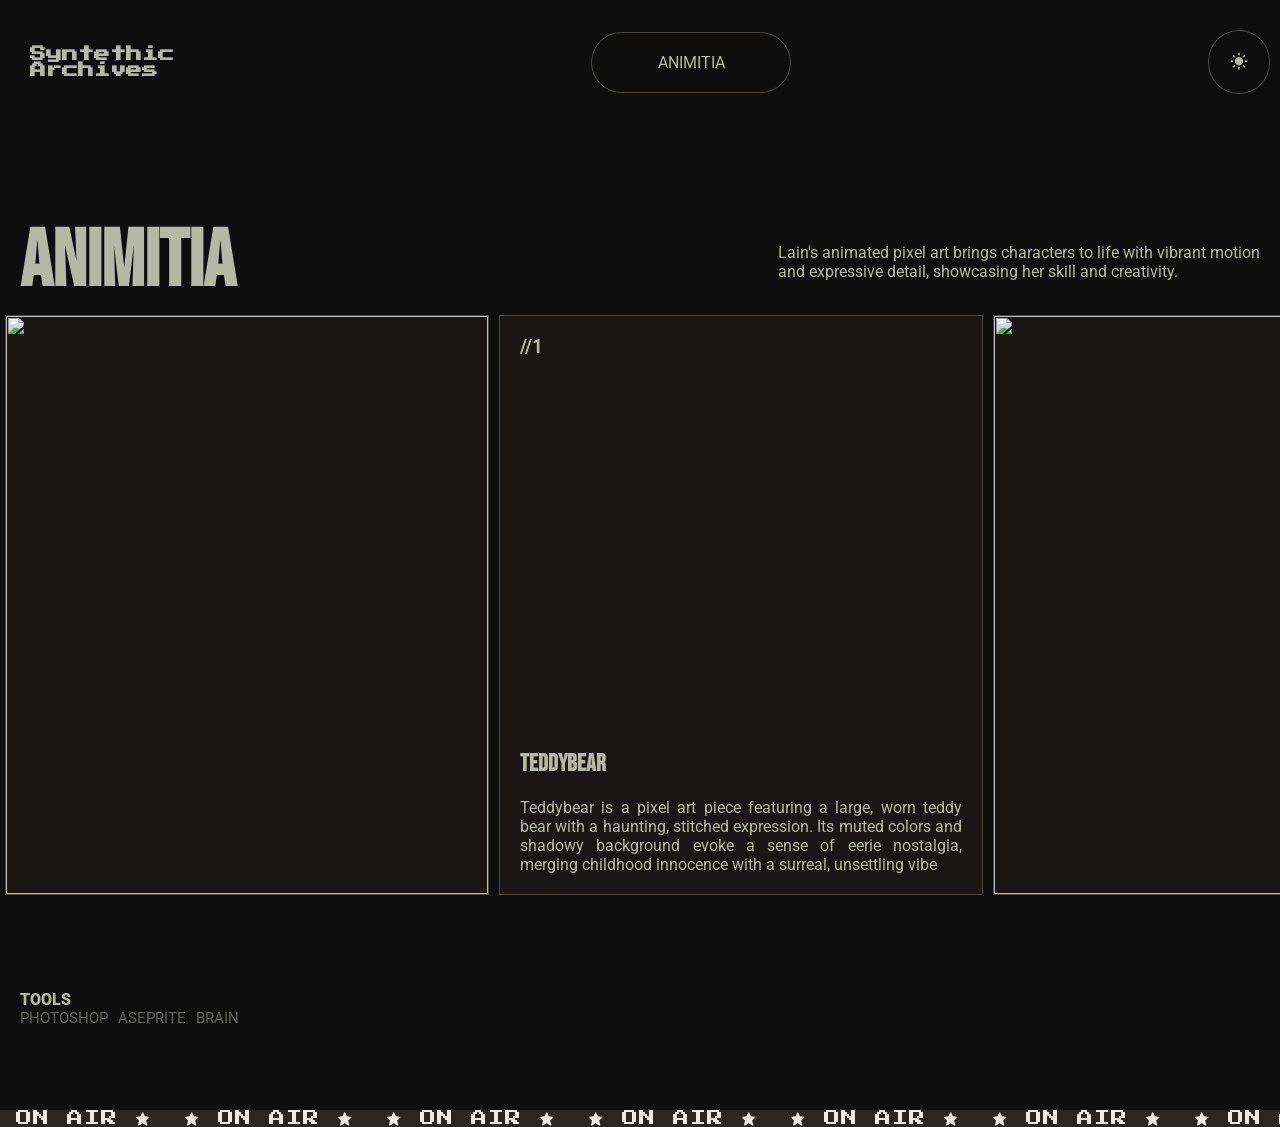
==== ANIMITA.html @ a0c56dff "Add files via upload" ====
<!DOCTYPE html>
<html>
    <head>
        <meta name="viewport" content="width=device-width, initial-scale=1.0">
        <link href='https://unpkg.com/boxicons@2.1.4/css/boxicons.min.css' rel='stylesheet'>
        <link rel="preconnect" href="https://fonts.googleapis.com">
        <link rel="preconnect" href="https://fonts.gstatic.com" crossorigin>
        <link href="https://fonts.googleapis.com/css2?family=Bebas+Neue&family=Roboto:ital,wght@0,100;0,300;0,400;0,500;0,700;0,900;1,100;1,300;1,400;1,500;1,700;1,900&display=swap" rel="stylesheet">
        <link rel="preconnect" href="https://fonts.googleapis.com">
    <link rel="preconnect" href="https://fonts.gstatic.com" crossorigin>
    <link href="https://fonts.googleapis.com/css2?family=Exo+2:ital,wght@0,100..900;1,100..900&family=Press+Start+2P&display=swap" rel="stylesheet">
                <link rel="stylesheet" href="styles.css">
                <script src="theme.js" type = "text/javascript" defer></script>
                <link rel="icon" href="ANIMATE/SA-Logo.png">
                <title>Syntethic Archive</title>
    </head>
    <body>
        <header class = "header-container">
            <nav>
                <a href="index.html">
                <h1>Syntethic <br> Archives</h1>
                </a>
                <div class = "animitia">
                    ANIMITIA
                </div>
                <button id = "theme"> 
                    <i class='bx bxs-sun' ></i>
                    <i class='bx bxs-moon'></i>
                </button>
            </nav>
        </header>
        <main id="contact">
            <div class = "title-page">
                <h1 id = "title">ANIMITIA  </h1>
                <div id = "title-info">Lain's animated pixel art brings characters to life with vibrant motion <br> and expressive detail, showcasing her skill and creativity.</div>
            </div>
            <div class = "projects-container">
                <div class = "project" >
                    <img src = "ANIMATE/1.gif"href="https://www.deviantart.com/kirokaze/art/No-Answer-1116525847">
                </div>
                <div class = "project-info">
                    <h3>//1</h3>
                    <div>
                        <h2 class = "project-title">TEDDYBEAR</h2>
                    <p>Teddybear is a pixel art piece featuring a large, worn teddy bear with a haunting, stitched expression. Its muted colors and shadowy background evoke a sense of eerie nostalgia, merging childhood innocence with a surreal, unsettling vibe</p>
                    </div>
                </div>
                <div class = "project"><img src = "ANIMATE/2.gif" href = "https://www.deviantart.com/orangemagik/art/A-Young-Lady-s-Illustrated-Primer-748694171"></div>
                <div class = "project-info">
                    <h3>//2</h3>
                    <div>
                        <h2 class = "project-title">A YOUNG LADY'S ILLUSTRATED PRIMER</h2>
                    <p>A Young Lady’s Illustrated Primer captures a magical, digital book inspired by Neal Stephenson’s The Diamond Age. The glowing, intricate design hints at an advanced, interactive guide for a young girl’s learning, blending wonder with the power of knowledge.y</p>
                    </div>
                </div>
                <div class = "project"> <img src = "ANIMATE/3.gif"  href = "https://www.deviantart.com/pixeljeff/art/Night-Shift-ll-886593805"></div>
                <div class = "project-info">
                    <h3>//3</h3>
                    <div>
                        <h2 class = "project-title">NIGHT SHIFT II</h2>
                    <p>Night Shift II is a pixel art scene depicting a cozy, neon-lit cityscape at night. The artwork shows a small convenience store nestled in an urban alley, with warm lights illuminating its details and casting a comforting glow against the cool, dark surroundings. This piece combines nostalgic 8-bit style with intricate detailing, capturing the quiet charm and solitude of a late-night setting. The contrast between the bright neon signs and the calm of the empty street evokes a peaceful, dreamlike city atmosphere</p>
                    </div>
                </div>
                <div class = "project"><img src = "ANIMATE/4.gif"  href = "https://www.deviantart.com/pixeljeff/art/Mastermind-847156722"></div>
                <div class = "project-info">
                    <h3>//4</h3>
                    <div>
                        <h2 class = "project-title">MASTERMIND</h2>
                    <p>Mastermind is a vibrant pixel art piece that captures an intense arcade scene. The artwork features a gamer surrounded by multiple screens and neon lights, reflecting the excitement and immersion of gaming culture. Bright colors and intricate details bring energy to the scene, while the character’s focused expression adds a sense of intensity. The piece combines nostalgia for classic arcade aesthetics with a modern edge, celebrating the thrill and dedication of gamers</p>
                    </div>
                </div>
                <div class = "project"><img src = "ANIMATE/5.gif" href = "https://www.deviantart.com/kirokaze/art/MASTER-BOOT-RECORD-CPU-1095301018"></div>
                <div class = "project-info">
                    <h3>//5</h3>
                    <div>
                        <h2 class = "project-title">MASTER BOOT RECORD - CPU</h2>
                    <p>MASTER BOOT RECORD - CPU is a cyberpunk-inspired pixel art piece depicting a neon-lit CPU tower surrounded by intricate, glowing circuitry. Its retro-futuristic style and dark tones evoke a powerful, high-tech machine from a gritty, dystopian world</p>
                    </div>
                </div>
                <div class = "project"  ><img src = "ANIMATE/6.gif" href = "https://www.deviantart.com/pixeljeff/art/New-Dawn-905878545" ></div>
                <div class = "project-info">
                    <h3>//6</h3>
                    <div>
                        <h2 class = "project-title">NEW DAWN</h2>
                    <p> New Dawn is a pixel art scene showing a futuristic city bathed in the warm hues of sunrise. Tall buildings with neon lights and intricate details stand against the morning sky, blending cyberpunk aesthetics with a hopeful, serene atmosphere. The contrast of soft sunrise colors with vibrant neon lights suggests a fresh start in a bustling, high-tech world.</p>
                    </div>
                </div>
                <div class = "project"><img src = "ANIMATE/7.gif"href="https://www.deviantart.com/kirokaze/art/No-Answer-1116525847"></div>
                <div class = "project-info">
                    <h3>//7</h3>
                    <div>
                    <h2 class = "project-title">NO ANSWER</h2>
                    <p>No Answer by Kirokaze is a haunting pixel art piece featuring a figure seated in front of a glowing screen, their face obscured by a helmet. The dark, minimalistic background contrasts with the bright, almost eerie light of the screen, creating an atmosphere of isolation and uncertainty. The piece evokes themes of communication, solitude, and the disconnect of modern technology, suggesting a moment of introspection or an unanswered call in a digital world.</p>
                    </div>
                </div> 
  
                <div class = "project-info" id = "last-page">
               
                    <div>
                    <h2 class = "project-title" id = "something">SOMETHING IS GOING ON  </h2>
                    <a href="STATHIS.html"><button id = "button-stathis">STATHIS</button></a>
                    </div>
                </div>   
            </div>
            <div class = "drag"><p>TOOLS</p>
                <div>
                    <ul>
                            <li>PHOTOSHOP</li>
                            <li>ASEPRITE</li>
                            <li>BRAIN</li>
                    </ul>
                 
                
                </div>
        </main>
      
        </button>
        <div class="text-wrapper">
            <p> ON AIR <i class='bx bxs-star'></i></p>
            <p><i class='bx bxs-star'></i> ON AIR <i class='bx bxs-star'></i></p>
            <p><i class='bx bxs-star'></i> ON AIR <i class='bx bxs-star'></i></p>
            <p><i class='bx bxs-star'></i> ON AIR <i class='bx bxs-star'></i></p>
            <p><i class='bx bxs-star'></i> ON AIR <i class='bx bxs-star'></i></p>
            <p><i class='bx bxs-star'></i> ON AIR <i class='bx bxs-star'></i></p>
            <p><i class='bx bxs-star'></i> ON AIR <i class='bx bxs-star'></i></p>
            <p><i class='bx bxs-star'></i> ON AIR <i class='bx bxs-star'></i></p>
            <p><i class='bx bxs-star'></i> ON AIR <i class='bx bxs-star'></i></p>
            <p><i class='bx bxs-star'></i> ON AIR <i class='bx bxs-star'></i></p>
            <p><i class='bx bxs-star'></i> ON AIR <i class='bx bxs-star'></i></p>
            <p><i class='bx bxs-star'></i> ON AIR <i class='bx bxs-star'></i></p>
            <p><i class='bx bxs-star'></i> ON AIR <i class='bx bxs-star'></i></p>
            <p><i class='bx bxs-star'></i> ON AIR <i class='bx bxs-star'></i></p>
            <p><i class='bx bxs-star'></i> ON AIR <i class='bx bxs-star'></i></p>
            <p><i class='bx bxs-star'></i> ON AIR <i class='bx bxs-star'></i></p>
            <p><i class='bx bxs-star'></i> ON AIR <i class='bx bxs-star'></i></p>
            <p><i class='bx bxs-star'></i> ON AIR <i class='bx bxs-star'></i></p>
            <p><i class='bx bxs-star'></i> ON AIR <i class='bx bxs-star'></i></p>
        </div>
    </body>
</html>
---- styles.css ----
:root{
    
    --text-color:#B5B8A6;
    --primary-color:#181715;
    --border-color:#4A463F;
    --body-color:#0E0E0E;
    --wrapper-color:#EBEAE6;
    --wrapper-background:#2a2626;
}
html{
    font-size: 16px;

}
.lightmode{
    --text-color:#282925;
    --primary-color:#dbd0bc;
    --border-color:#b1a897;
    --body-color:#dad5d5;
    --wrapper-color:#4c4c4a;
    --wrapper-background:#d1c3c3;
}
*{
    margin:0;
    padding: 0;
    box-sizing: border-box;
    font-family: "Roboto", serif;
}

body{
    
    background-color: var(--body-color);
    max-height: 100vh;
    max-width: 100vw;
    overflow-x:hidden; 
    animation: opa 2s ease; 
}

#theme{
    color:var(--text-color);
    border: 0.063rem solid var(--border-color);  
    padding:1.25rem;
    border-radius: 5rem;
    width: fit-content;
    background-color: transparent;
}

#theme i{
    color:var(--text-color);
    font-size: 20px;
    cursor:pointer;
}
#theme i:last-child{
    display:none;
}
.lightmode #theme i:first-child{
    display:none;
}
.lightmode #theme i:last-child{
    display:block;
}
nav{
    width: 100vw;
    color:var(--text-color);
    margin-top:1rem;
    display:flex;
    flex-direction: row;
    justify-content: space-between;
    align-items: center;
    font-size:1rem;
    margin:0.625rem;
    padding:1.25rem;
    >a{
        text-decoration: none;
        color:var(--text-color);
        >h1{
            font-family:"press start 2p";
            font-size:1rem;
        }
        }
    
    }
.animitia {
    border: 0.063rem solid var(--border-color);    
    padding:1.25rem;
    border-radius: 5rem;
    width: 12.5rem;
    display: flex;
    justify-content: center;
}

.title-page{
    color:var(--text-color);
    margin-top:6.25rem;
    display:flex;
    flex-direction: row;
    align-items: center;
    justify-content: space-between;
    padding-left: 20px;
    padding-right: 20px;
}
#title{
   
    font-family: "Bebas Neue", serif;
    font-size: 5rem;
    font-weight: bolder;
    font-display: normal; 
}
.project-title{

    font-family: "Bebas Neue", serif;
    transition: font-size 0.1s ease, letter-spacing 0.1s ease;
    cursor:default;
}
.project-title:hover{
  
    letter-spacing: 2px;
}


.projects-container{
    color:var(--text-color);
    width: 100%;
    min-height: 37.5rem;
    display:flex;
    overflow-x: auto;
    padding-bottom: 10px;
 

 
}
.project, .project-info{

    min-width: 30.25rem;
    min-height: 30.25rem;
    margin: 0.313rem;
    background-color: var(--primary-color);
    border: 1px solid var(--border-color);
    
}
.project{
    
    display:flex;
    justify-content: center;
    align-items: center;
}

.project-info{
    display:flex;
    flex-direction: column;
    align-content: start;
    justify-content: space-between;
    padding:1.25rem;
    text-align: justify;
    text-justify: inter-word;
    
}

.project img{
    width: 100%;
    height: 100%;
    object-fit: cover;
    transition: all 0.3s ease;
 
}

.project img:hover{
    transform: scale(1.1);
   border: 1px solid var(--border-color);
    width: 700px;
    height:35.25rem ;
}


.project-title{
    margin-bottom: 20px;
}

#last-page{
    
    background-color: transparent;
    border:none;
    justify-content: end;
}

::-webkit-scrollbar-thumb{
    background: var( --border-color);
    border-radius: 20px;
   
    
}

::-webkit-scrollbar{
    width: 5px;
    height: 5px;

}

/*ONAIR*/
  .text-wrapper{
    
    display: flex;
    justify-content: flex-start;
    overflow: hidden;
    background-color:  var(--wrapper-background);
}.text-wrapper p {
    color: var(--wrapper-color);
    white-space: nowrap;
    padding: 0 1rem;
    letter-spacing: 1px;
    animation: move-rtl 5000ms linear infinite;
    font-family:"press start 2p";
}

.drag{
    color:var(--text-color);
    height: 200px;
    padding-top:80px;
    padding-left:20px; 
}


#button-stathis{
    color:var(--text-color);
    background:none;
    font-size: 50px;
    border:none;
    transition:letter-spacing 0.1s linear;
    cursor:pointer;
   
}
#button-stathis{
    font-weight: 700;
}
#button-stathis:hover{

 letter-spacing: 5px;
}
#something{

    padding-right: 5px;
    animation:blink 1s linear infinite;
    border-right: 3px solid var(--border-color);
    width: fit-content;
}
.audio{
    background-color:var(--footer-color);
    position: fixed;
    right:1%;
    bottom:5%;
    padding:5px;
    border-radius: 50%;
    border:none;
}
.drag p{
    font-weight: 900;
   
}
ul{
    display:flex;
    list-style-type: none;
    opacity: 0.5;
    
    margin-bottom:5px;
}
li{
    font-size: 15px;
    margin-right: 10px;
}
/*KEyframe1 RIght to left animation*/
@keyframes move-rtl{
    0%{
        transform: translateX(0);
    }
    100%{
        transform: translateX(-100%);
    }
}
@keyframes blink{
    to{
        border-right:var(--border-color);
    }
}
@media (max-width: 500px) {
 
  
    header{
        overflow-x: hidden;
    }
    html{
        font-size:18px;
    }
    .animitia{
        display:none;
    }
    .project img{
 
        transition: none;

    }
    .project, .project-info{
 
        min-width: 20.25rem;
        
    }
    .projects-container{
        overflow-x: hidden;
        margin-top:200px;
    }
    .title-page{
     flex-direction: column;
     overflow-x: hidden;
  }
  
 
  .projects-container{
    flex-direction: column;
    text-align: justify;
  }
 

#last-page{

    justify-content: start;

}

.project img:hover{
    transform: scale(0);
    border: 1px solid var(--border-color);
    width: 700px;
    height:35.25rem ;
}

}
@keyframes opa {
    from{
        opacity: 0;
    }
    to{
        opacity: 100;
    }
}
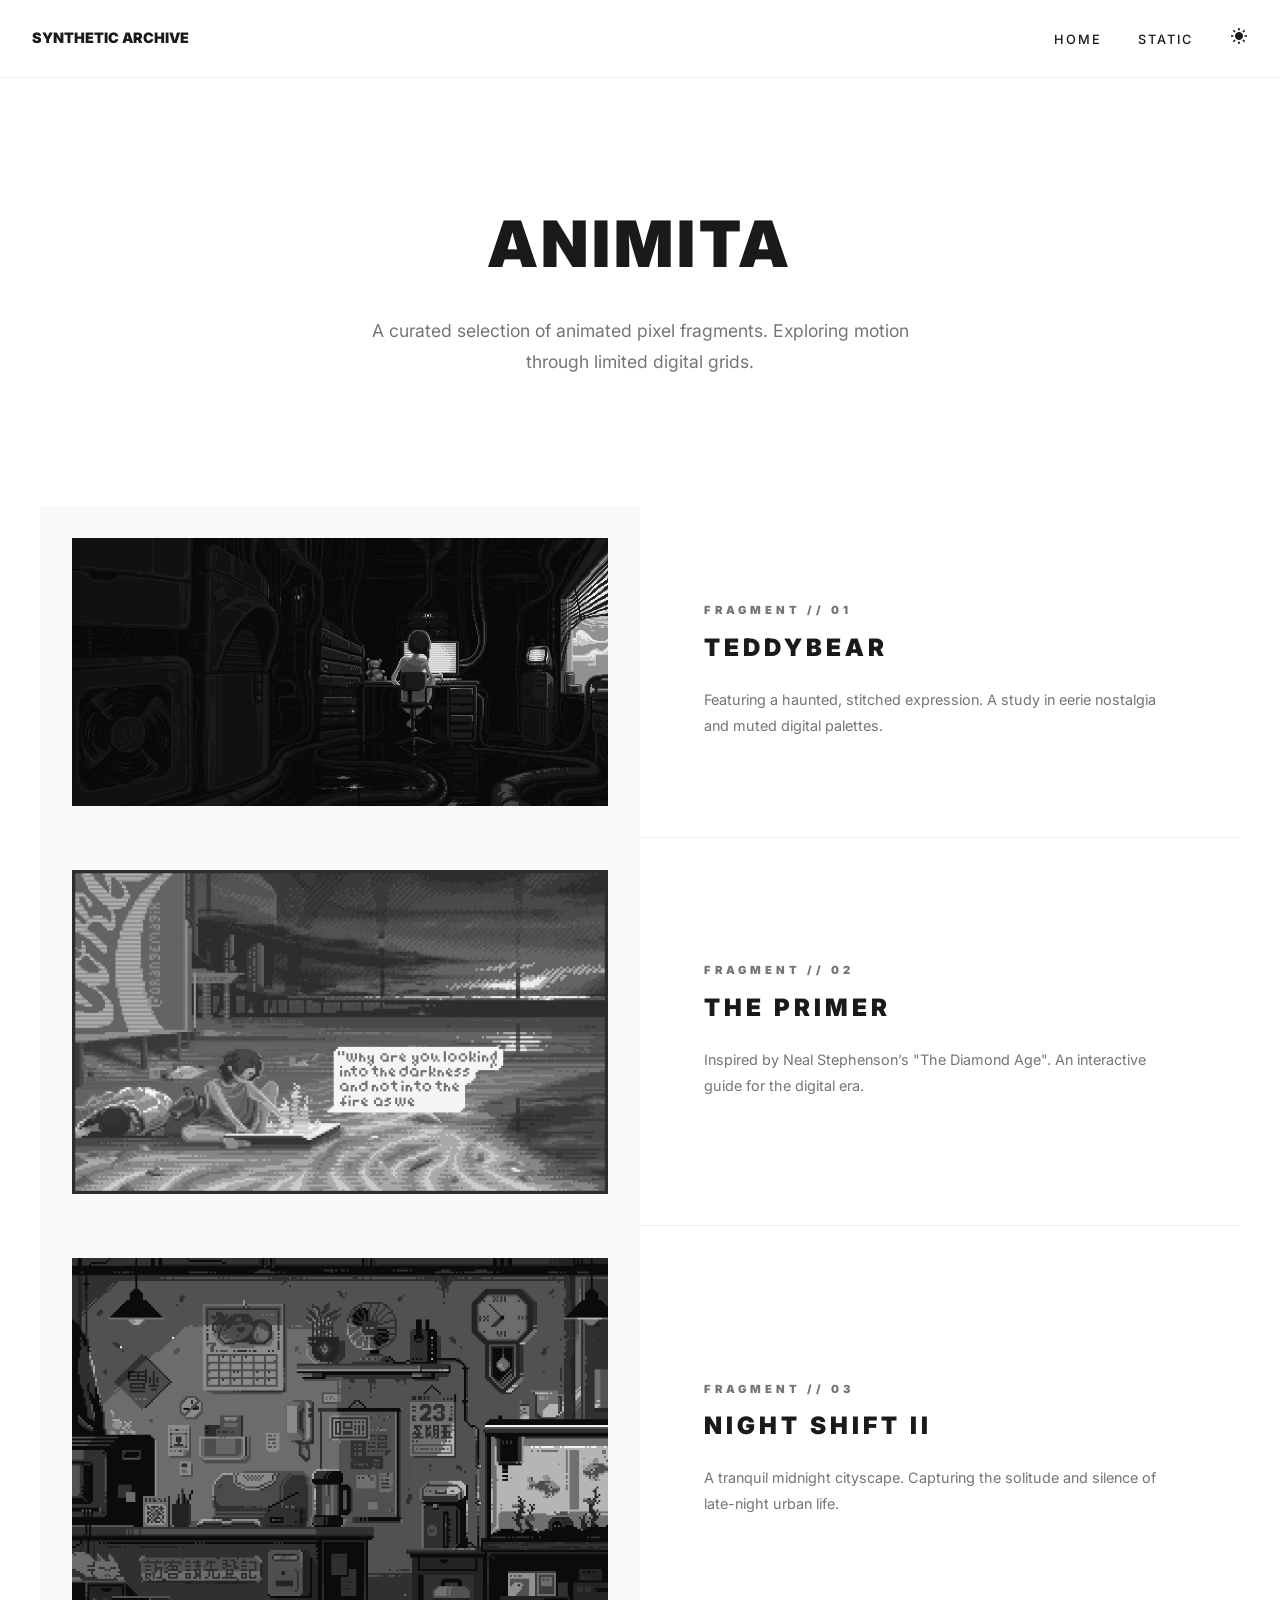
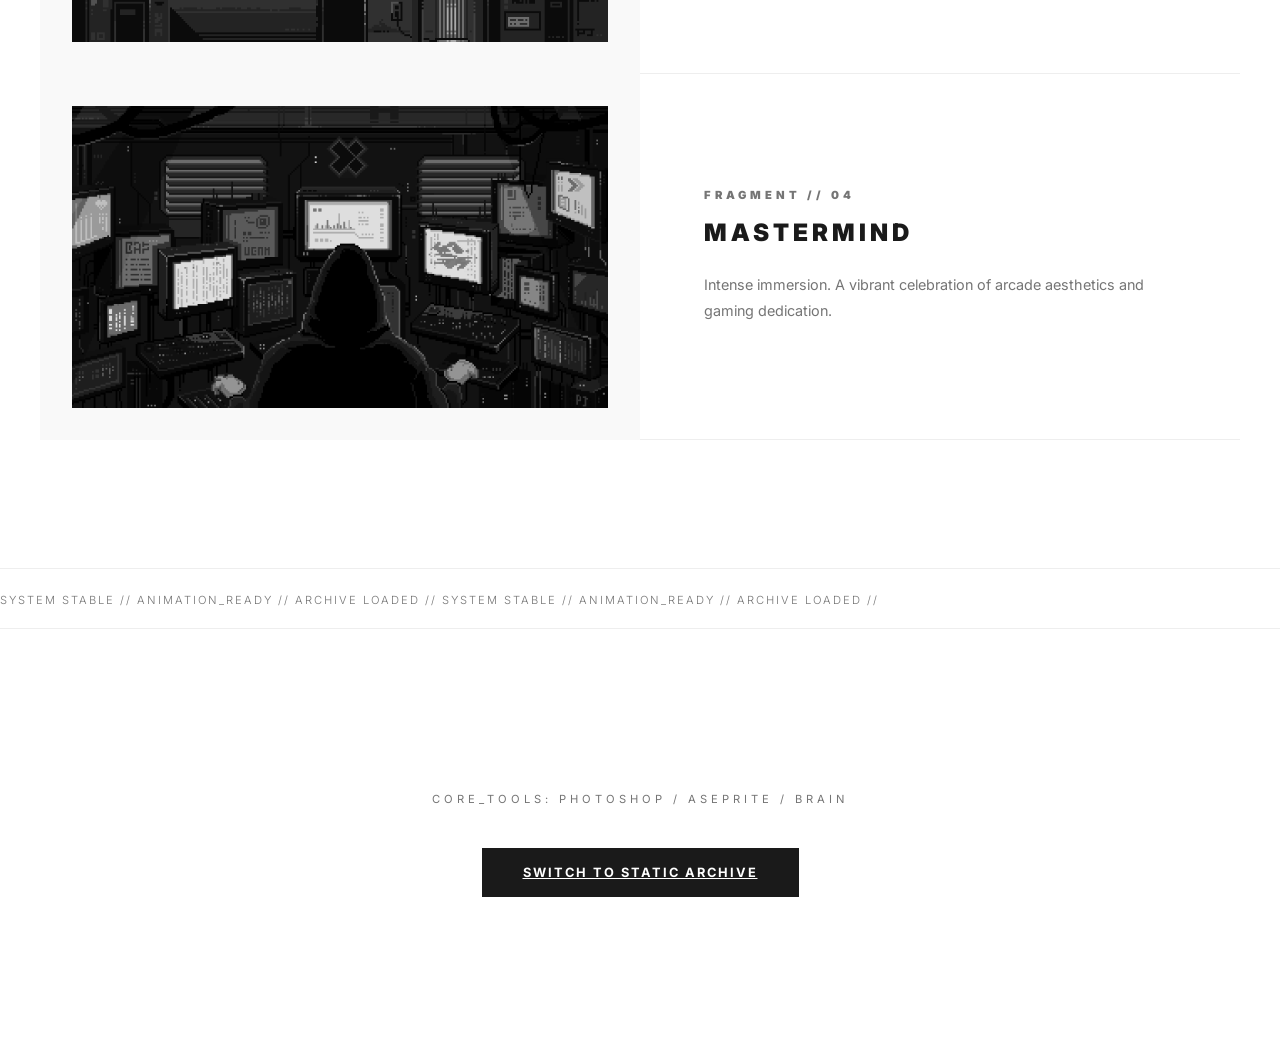
==== commit f04d03ca: "Refactor styles and structure for homepage; remove old styles, update theme functionality, and enhan" ====
--- a/ANIMITA.html
+++ b/ANIMITA.html
@@ -1,140 +1,101 @@
 <!DOCTYPE html>
-<html>
-    <head>
-        <meta name="viewport" content="width=device-width, initial-scale=1.0">
-        <link href='https://unpkg.com/boxicons@2.1.4/css/boxicons.min.css' rel='stylesheet'>
-        <link rel="preconnect" href="https://fonts.googleapis.com">
-        <link rel="preconnect" href="https://fonts.gstatic.com" crossorigin>
-        <link href="https://fonts.googleapis.com/css2?family=Bebas+Neue&family=Roboto:ital,wght@0,100;0,300;0,400;0,500;0,700;0,900;1,100;1,300;1,400;1,500;1,700;1,900&display=swap" rel="stylesheet">
-        <link rel="preconnect" href="https://fonts.googleapis.com">
-    <link rel="preconnect" href="https://fonts.gstatic.com" crossorigin>
-    <link href="https://fonts.googleapis.com/css2?family=Exo+2:ital,wght@0,100..900;1,100..900&family=Press+Start+2P&display=swap" rel="stylesheet">
-                <link rel="stylesheet" href="styles.css">
-                <script src="theme.js" type = "text/javascript" defer></script>
-                <link rel="icon" href="ANIMATE/SA-Logo.png">
-                <title>Syntethic Archive</title>
-    </head>
-    <body>
-        <header class = "header-container">
-            <nav>
-                <a href="index.html">
-                <h1>Syntethic <br> Archives</h1>
-                </a>
-                <div class = "animitia">
-                    ANIMITIA
-                </div>
-                <button id = "theme"> 
-                    <i class='bx bxs-sun' ></i>
+<html lang="en">
+<head>
+    <meta charset="UTF-8">
+    <meta name="viewport" content="width=device-width, initial-scale=1.0">
+    <link href='https://unpkg.com/boxicons@2.1.4/css/boxicons.min.css' rel='stylesheet'>
+    <link rel="stylesheet" href="styles.css">
+    <script src="theme.js" defer></script>
+    <link rel="icon" href="ANIMATE/SA-Logo.png">
+    <title>Synthetic Archive | Animita</title>
+</head>
+<body>
+    <header>
+        <nav>
+            <a href="index.html" style="text-decoration: none; color: var(--text-main); font-weight: 900; font-size: 0.9rem;">SYNTHETIC ARCHIVE</a>
+            <div class="nav-links">
+                <a href="homepage.html">HOME</a>
+                <a href="STATHIS.html">STATIC</a>
+                <button id="theme" style="margin-left: 2rem;">
+                    <i class='bx bxs-sun'></i>
                     <i class='bx bxs-moon'></i>
                 </button>
-            </nav>
-        </header>
-        <main id="contact">
-            <div class = "title-page">
-                <h1 id = "title">ANIMITIA  </h1>
-                <div id = "title-info">Lain's animated pixel art brings characters to life with vibrant motion <br> and expressive detail, showcasing her skill and creativity.</div>
             </div>
-            <div class = "projects-container">
-                <div class = "project" >
-                    <img src = "ANIMATE/1.gif"href="https://www.deviantart.com/kirokaze/art/No-Answer-1116525847">
-                </div>
-                <div class = "project-info">
-                    <h3>//1</h3>
-                    <div>
-                        <h2 class = "project-title">TEDDYBEAR</h2>
-                    <p>Teddybear is a pixel art piece featuring a large, worn teddy bear with a haunting, stitched expression. Its muted colors and shadowy background evoke a sense of eerie nostalgia, merging childhood innocence with a surreal, unsettling vibe</p>
-                    </div>
-                </div>
-                <div class = "project"><img src = "ANIMATE/2.gif" href = "https://www.deviantart.com/orangemagik/art/A-Young-Lady-s-Illustrated-Primer-748694171"></div>
-                <div class = "project-info">
-                    <h3>//2</h3>
-                    <div>
-                        <h2 class = "project-title">A YOUNG LADY'S ILLUSTRATED PRIMER</h2>
-                    <p>A Young Lady’s Illustrated Primer captures a magical, digital book inspired by Neal Stephenson’s The Diamond Age. The glowing, intricate design hints at an advanced, interactive guide for a young girl’s learning, blending wonder with the power of knowledge.y</p>
-                    </div>
-                </div>
-                <div class = "project"> <img src = "ANIMATE/3.gif"  href = "https://www.deviantart.com/pixeljeff/art/Night-Shift-ll-886593805"></div>
-                <div class = "project-info">
-                    <h3>//3</h3>
-                    <div>
-                        <h2 class = "project-title">NIGHT SHIFT II</h2>
-                    <p>Night Shift II is a pixel art scene depicting a cozy, neon-lit cityscape at night. The artwork shows a small convenience store nestled in an urban alley, with warm lights illuminating its details and casting a comforting glow against the cool, dark surroundings. This piece combines nostalgic 8-bit style with intricate detailing, capturing the quiet charm and solitude of a late-night setting. The contrast between the bright neon signs and the calm of the empty street evokes a peaceful, dreamlike city atmosphere</p>
-                    </div>
-                </div>
-                <div class = "project"><img src = "ANIMATE/4.gif"  href = "https://www.deviantart.com/pixeljeff/art/Mastermind-847156722"></div>
-                <div class = "project-info">
-                    <h3>//4</h3>
-                    <div>
-                        <h2 class = "project-title">MASTERMIND</h2>
-                    <p>Mastermind is a vibrant pixel art piece that captures an intense arcade scene. The artwork features a gamer surrounded by multiple screens and neon lights, reflecting the excitement and immersion of gaming culture. Bright colors and intricate details bring energy to the scene, while the character’s focused expression adds a sense of intensity. The piece combines nostalgia for classic arcade aesthetics with a modern edge, celebrating the thrill and dedication of gamers</p>
-                    </div>
-                </div>
-                <div class = "project"><img src = "ANIMATE/5.gif" href = "https://www.deviantart.com/kirokaze/art/MASTER-BOOT-RECORD-CPU-1095301018"></div>
-                <div class = "project-info">
-                    <h3>//5</h3>
-                    <div>
-                        <h2 class = "project-title">MASTER BOOT RECORD - CPU</h2>
-                    <p>MASTER BOOT RECORD - CPU is a cyberpunk-inspired pixel art piece depicting a neon-lit CPU tower surrounded by intricate, glowing circuitry. Its retro-futuristic style and dark tones evoke a powerful, high-tech machine from a gritty, dystopian world</p>
-                    </div>
-                </div>
-                <div class = "project"  ><img src = "ANIMATE/6.gif" href = "https://www.deviantart.com/pixeljeff/art/New-Dawn-905878545" ></div>
-                <div class = "project-info">
-                    <h3>//6</h3>
-                    <div>
-                        <h2 class = "project-title">NEW DAWN</h2>
-                    <p> New Dawn is a pixel art scene showing a futuristic city bathed in the warm hues of sunrise. Tall buildings with neon lights and intricate details stand against the morning sky, blending cyberpunk aesthetics with a hopeful, serene atmosphere. The contrast of soft sunrise colors with vibrant neon lights suggests a fresh start in a bustling, high-tech world.</p>
-                    </div>
-                </div>
-                <div class = "project"><img src = "ANIMATE/7.gif"href="https://www.deviantart.com/kirokaze/art/No-Answer-1116525847"></div>
-                <div class = "project-info">
-                    <h3>//7</h3>
-                    <div>
-                    <h2 class = "project-title">NO ANSWER</h2>
-                    <p>No Answer by Kirokaze is a haunting pixel art piece featuring a figure seated in front of a glowing screen, their face obscured by a helmet. The dark, minimalistic background contrasts with the bright, almost eerie light of the screen, creating an atmosphere of isolation and uncertainty. The piece evokes themes of communication, solitude, and the disconnect of modern technology, suggesting a moment of introspection or an unanswered call in a digital world.</p>
-                    </div>
-                </div> 
-  
-                <div class = "project-info" id = "last-page">
-               
-                    <div>
-                    <h2 class = "project-title" id = "something">SOMETHING IS GOING ON  </h2>
-                    <a href="STATHIS.html"><button id = "button-stathis">STATHIS</button></a>
-                    </div>
-                </div>   
+        </nav>
+    </header>
+
+    <main>
+        <section class="title-page">
+            <h1 class="reveal">Animita</h1>
+            <div id="title-info" class="reveal">
+                A curated selection of animated pixel fragments. Exploring motion through limited digital grids.
             </div>
-            <div class = "drag"><p>TOOLS</p>
-                <div>
-                    <ul>
-                            <li>PHOTOSHOP</li>
-                            <li>ASEPRITE</li>
-                            <li>BRAIN</li>
-                    </ul>
-                 
-                
-                </div>
-        </main>
-      
-        </button>
-        <div class="text-wrapper">
-            <p> ON AIR <i class='bx bxs-star'></i></p>
-            <p><i class='bx bxs-star'></i> ON AIR <i class='bx bxs-star'></i></p>
-            <p><i class='bx bxs-star'></i> ON AIR <i class='bx bxs-star'></i></p>
-            <p><i class='bx bxs-star'></i> ON AIR <i class='bx bxs-star'></i></p>
-            <p><i class='bx bxs-star'></i> ON AIR <i class='bx bxs-star'></i></p>
-            <p><i class='bx bxs-star'></i> ON AIR <i class='bx bxs-star'></i></p>
-            <p><i class='bx bxs-star'></i> ON AIR <i class='bx bxs-star'></i></p>
-            <p><i class='bx bxs-star'></i> ON AIR <i class='bx bxs-star'></i></p>
-            <p><i class='bx bxs-star'></i> ON AIR <i class='bx bxs-star'></i></p>
-            <p><i class='bx bxs-star'></i> ON AIR <i class='bx bxs-star'></i></p>
-            <p><i class='bx bxs-star'></i> ON AIR <i class='bx bxs-star'></i></p>
-            <p><i class='bx bxs-star'></i> ON AIR <i class='bx bxs-star'></i></p>
-            <p><i class='bx bxs-star'></i> ON AIR <i class='bx bxs-star'></i></p>
-            <p><i class='bx bxs-star'></i> ON AIR <i class='bx bxs-star'></i></p>
-            <p><i class='bx bxs-star'></i> ON AIR <i class='bx bxs-star'></i></p>
-            <p><i class='bx bxs-star'></i> ON AIR <i class='bx bxs-star'></i></p>
-            <p><i class='bx bxs-star'></i> ON AIR <i class='bx bxs-star'></i></p>
-            <p><i class='bx bxs-star'></i> ON AIR <i class='bx bxs-star'></i></p>
-            <p><i class='bx bxs-star'></i> ON AIR <i class='bx bxs-star'></i></p>
+        </section>
+
+        <section class="projects-container">
+            <!-- Project 1 -->
+            <div class="project reveal">
+                <img src="ANIMATE/1.gif" alt="TEDDYBEAR">
+            </div>
+            <div class="project-info reveal">
+                <h3>FRAGMENT // 01</h3>
+                <h2 class="project-title">TEDDYBEAR</h2>
+                <p>Featuring a haunted, stitched expression. A study in eerie nostalgia and muted digital palettes.</p>
+            </div>
+
+            <!-- Project 2 -->
+            <div class="project reveal">
+                <img src="ANIMATE/2.gif" alt="PRIMER">
+            </div>
+            <div class="project-info reveal">
+                <h3>FRAGMENT // 02</h3>
+                <h2 class="project-title">THE PRIMER</h2>
+                <p>Inspired by Neal Stephenson’s "The Diamond Age". An interactive guide for the digital era.</p>
+            </div>
+
+            <!-- Project 3 -->
+            <div class="project reveal">
+                <img src="ANIMATE/3.gif" alt="NIGHT SHIFT">
+            </div>
+            <div class="project-info reveal">
+                <h3>FRAGMENT // 03</h3>
+                <h2 class="project-title">NIGHT SHIFT II</h2>
+                <p>A tranquil midnight cityscape. Capturing the solitude and silence of late-night urban life.</p>
+            </div>
+
+            <!-- Project 4 -->
+            <div class="project reveal">
+                <img src="ANIMATE/4.gif" alt="MASTERMIND">
+            </div>
+            <div class="project-info reveal">
+                <h3>FRAGMENT // 04</h3>
+                <h2 class="project-title">MASTERMIND</h2>
+                <p>Intense immersion. A vibrant celebration of arcade aesthetics and gaming dedication.</p>
+            </div>
+        </section>
+
+        <div class="marquee-container">
+            <div class="marquee-content">
+                <span>SYSTEM STABLE // ANIMATION_READY // ARCHIVE LOADED // SYSTEM STABLE // ANIMATION_READY // ARCHIVE LOADED //</span>
+            </div>
         </div>
-    </body>
-</html>+        
+        <div style="padding: 10rem 2rem; text-align: center;">
+            <p style="font-size: 0.7rem; letter-spacing: 4px; color: var(--text-dim); margin-bottom: 3rem;">CORE_TOOLS: PHOTOSHOP / ASEPRITE / BRAIN</p>
+            <a href="STATHIS.html" class="btn-minimal">Switch to Static Archive</a>
+        </div>
+    </main>
+
+    <script>
+        const observer = new IntersectionObserver((entries) => {
+            entries.forEach(entry => {
+                if (entry.isIntersecting) {
+                    entry.target.classList.add('appear');
+                }
+            });
+        }, { threshold: 0.1 });
+
+        document.querySelectorAll('.reveal').forEach(el => observer.observe(el));
+    </script>
+</body>
+</html>
--- a/styles.css
+++ b/styles.css
@@ -1,344 +1,251 @@
-
-
-:root{
+@import url('https://fonts.googleapis.com/css2?family=Inter:wght@300;400;500;700;900&family=Playfair+Display:wght@700&display=swap');
+
+:root {
+    /* Minimalist Palette */
+    --bg-color: #ffffff;
+    --bg-card: #f9f9f9;
+    --text-main: #1a1a1a;
+    --text-dim: #757575;
+    --accent: #000000;
+    --border: #eeeeee;
     
-    --text-color:#B5B8A6;
-    --primary-color:#181715;
-    --border-color:#4A463F;
-    --body-color:#0E0E0E;
-    --wrapper-color:#EBEAE6;
-    --wrapper-background:#2a2626;
-}
-html{
-    font-size: 16px;
-
-}
-.lightmode{
-    --text-color:#282925;
-    --primary-color:#dbd0bc;
-    --border-color:#b1a897;
-    --body-color:#dad5d5;
-    --wrapper-color:#4c4c4a;
-    --wrapper-background:#d1c3c3;
-}
-*{
-    margin:0;
+    /* Typography */
+    --font-header: 'Inter', sans-serif;
+    --font-body: 'Inter', sans-serif;
+    --font-serif: 'Playfair Display', serif;
+
+    /* Spacing & Transitions */
+    --transition: all 0.4s ease;
+    --container-width: 1200px;
+}
+
+.lightmode {
+    /* Optional: Minimalist Dark Mode */
+    --bg-color: #121212;
+    --bg-card: #1e1e1e;
+    --text-main: #f5f5f5;
+    --text-dim: #a0a0a0;
+    --border: #2a2a2a;
+}
+
+* {
+    margin: 0;
     padding: 0;
     box-sizing: border-box;
-    font-family: "Roboto", serif;
-}
-
-body{
-    
-    background-color: var(--body-color);
-    max-height: 100vh;
-    max-width: 100vw;
-    overflow-x:hidden; 
-    animation: opa 2s ease; 
-}
-
-#theme{
-    color:var(--text-color);
-    border: 0.063rem solid var(--border-color);  
-    padding:1.25rem;
-    border-radius: 5rem;
-    width: fit-content;
-    background-color: transparent;
-}
-
-#theme i{
-    color:var(--text-color);
-    font-size: 20px;
-    cursor:pointer;
-}
-#theme i:last-child{
-    display:none;
-}
-.lightmode #theme i:first-child{
-    display:none;
-}
-.lightmode #theme i:last-child{
-    display:block;
-}
-nav{
-    width: 100vw;
-    color:var(--text-color);
-    margin-top:1rem;
-    display:flex;
-    flex-direction: row;
+}
+
+html {
+    scroll-behavior: smooth;
+}
+
+body {
+    background-color: var(--bg-color);
+    color: var(--text-main);
+    font-family: var(--font-body);
+    line-height: 1.8;
+    overflow-x: hidden;
+}
+
+/* Typography Helpers */
+h1, h2, h3, h4 {
+    font-family: var(--font-header);
+    font-weight: 900;
+    text-transform: uppercase;
+    letter-spacing: 4px;
+    line-height: 1.2;
+}
+
+.serif-text {
+    font-family: var(--font-serif);
+    text-transform: none;
+    letter-spacing: 0;
+}
+
+/* Common Components */
+
+nav {
+    position: sticky;
+    top: 0;
+    z-index: 1000;
+    background: var(--bg-color);
+    border-bottom: 1px solid var(--border);
+    padding: 1.5rem 2rem;
+    display: flex;
     justify-content: space-between;
     align-items: center;
-    font-size:1rem;
-    margin:0.625rem;
-    padding:1.25rem;
-    >a{
-        text-decoration: none;
-        color:var(--text-color);
-        >h1{
-            font-family:"press start 2p";
-            font-size:1rem;
-        }
-        }
-    
-    }
-.animitia {
-    border: 0.063rem solid var(--border-color);    
-    padding:1.25rem;
-    border-radius: 5rem;
-    width: 12.5rem;
+}
+
+.nav-links a {
+    text-decoration: none;
+    color: var(--text-main);
+    font-size: 0.8rem;
+    font-weight: 500;
+    letter-spacing: 2px;
+    text-transform: uppercase;
+    margin-left: 2rem;
+    transition: var(--transition);
+}
+
+.nav-links a:hover {
+    color: var(--text-dim);
+}
+
+/* Minimalist Button */
+.btn-minimal {
+    background: var(--text-main);
+    color: var(--bg-color);
+    border: 1px solid var(--text-main);
+    padding: 1rem 2.5rem;
+    font-family: var(--font-header);
+    font-size: 0.8rem;
+    font-weight: 700;
+    cursor: pointer;
+    transition: var(--transition);
+    text-transform: uppercase;
+    letter-spacing: 2px;
+}
+
+.btn-minimal:hover {
+    background: transparent;
+    color: var(--text-main);
+}
+
+/* Reveal Animation */
+.reveal {
+    opacity: 0;
+    transform: translateY(20px);
+    transition: opacity 1s ease, transform 1s ease;
+}
+
+.reveal.appear {
+    opacity: 1;
+    transform: translateY(0);
+}
+
+/* Marquee */
+.marquee-container {
+    background: var(--bg-color);
+    border-top: 1px solid var(--border);
+    border-bottom: 1px solid var(--border);
+    padding: 15px 0;
+    overflow: hidden;
+    white-space: nowrap;
+}
+
+.marquee-content {
+    display: inline-block;
+    animation: marquee 30s linear infinite;
+}
+
+.marquee-content span {
+    font-size: 0.7rem;
+    font-weight: 300;
+    color: var(--text-dim);
+    margin-right: 4rem;
+    letter-spacing: 2px;
+}
+
+@keyframes marquee {
+    from { transform: translateX(0); }
+    to { transform: translateX(-50%); }
+}
+
+/* Project Pages Layout */
+.title-page {
+    padding: 8rem 2rem;
+    text-align: center;
+    max-width: var(--container-width);
+    margin: 0 auto;
+}
+
+.title-page h1 {
+    font-size: 4rem;
+    margin-bottom: 2rem;
+}
+
+.title-page #title-info {
+    color: var(--text-dim);
+    max-width: 600px;
+    margin: 0 auto;
+    font-size: 1.1rem;
+}
+
+.projects-container {
+    display: grid;
+    grid-template-columns: 1fr 1fr;
+    max-width: var(--container-width);
+    margin: 0 auto 8rem;
+}
+
+.project {
+    padding: 2rem;
     display: flex;
     justify-content: center;
-}
-
-.title-page{
-    color:var(--text-color);
-    margin-top:6.25rem;
-    display:flex;
-    flex-direction: row;
     align-items: center;
-    justify-content: space-between;
-    padding-left: 20px;
-    padding-right: 20px;
-}
-#title{
-   
-    font-family: "Bebas Neue", serif;
-    font-size: 5rem;
-    font-weight: bolder;
-    font-display: normal; 
-}
-.project-title{
-
-    font-family: "Bebas Neue", serif;
-    transition: font-size 0.1s ease, letter-spacing 0.1s ease;
-    cursor:default;
-}
-.project-title:hover{
-  
-    letter-spacing: 2px;
-}
-
-
-.projects-container{
-    color:var(--text-color);
+    background: var(--bg-card);
+}
+
+.project img {
     width: 100%;
-    min-height: 37.5rem;
-    display:flex;
-    overflow-x: auto;
-    padding-bottom: 10px;
- 
-
- 
-}
-.project, .project-info{
-
-    min-width: 30.25rem;
-    min-height: 30.25rem;
-    margin: 0.313rem;
-    background-color: var(--primary-color);
-    border: 1px solid var(--border-color);
-    
-}
-.project{
-    
-    display:flex;
+    filter: grayscale(100%);
+    transition: var(--transition);
+}
+
+.project:hover img {
+    filter: grayscale(0%);
+}
+
+.project-info {
+    padding: 4rem;
+    display: flex;
+    flex-direction: column;
     justify-content: center;
-    align-items: center;
-}
-
-.project-info{
-    display:flex;
-    flex-direction: column;
-    align-content: start;
-    justify-content: space-between;
-    padding:1.25rem;
-    text-align: justify;
-    text-justify: inter-word;
-    
-}
-
-.project img{
-    width: 100%;
-    height: 100%;
-    object-fit: cover;
-    transition: all 0.3s ease;
- 
-}
-
-.project img:hover{
-    transform: scale(1.1);
-   border: 1px solid var(--border-color);
-    width: 700px;
-    height:35.25rem ;
-}
-
-
-.project-title{
-    margin-bottom: 20px;
-}
-
-#last-page{
-    
-    background-color: transparent;
-    border:none;
-    justify-content: end;
-}
-
-::-webkit-scrollbar-thumb{
-    background: var( --border-color);
-    border-radius: 20px;
-   
-    
-}
-
-::-webkit-scrollbar{
-    width: 5px;
-    height: 5px;
-
-}
-
-/*ONAIR*/
-  .text-wrapper{
-    
-    display: flex;
-    justify-content: flex-start;
-    overflow: hidden;
-    background-color:  var(--wrapper-background);
-}.text-wrapper p {
-    color: var(--wrapper-color);
-    white-space: nowrap;
-    padding: 0 1rem;
-    letter-spacing: 1px;
-    animation: move-rtl 5000ms linear infinite;
-    font-family:"press start 2p";
-}
-
-.drag{
-    color:var(--text-color);
-    height: 200px;
-    padding-top:80px;
-    padding-left:20px; 
-}
-
-
-#button-stathis{
-    color:var(--text-color);
-    background:none;
-    font-size: 50px;
-    border:none;
-    transition:letter-spacing 0.1s linear;
-    cursor:pointer;
-   
-}
-#button-stathis{
-    font-weight: 700;
-}
-#button-stathis:hover{
-
- letter-spacing: 5px;
-}
-#something{
-
-    padding-right: 5px;
-    animation:blink 1s linear infinite;
-    border-right: 3px solid var(--border-color);
-    width: fit-content;
-}
-.audio{
-    background-color:var(--footer-color);
-    position: fixed;
-    right:1%;
-    bottom:5%;
-    padding:5px;
-    border-radius: 50%;
-    border:none;
-}
-.drag p{
-    font-weight: 900;
-   
-}
-ul{
-    display:flex;
-    list-style-type: none;
-    opacity: 0.5;
-    
-    margin-bottom:5px;
-}
-li{
-    font-size: 15px;
-    margin-right: 10px;
-}
-/*KEyframe1 RIght to left animation*/
-@keyframes move-rtl{
-    0%{
-        transform: translateX(0);
+    border-bottom: 1px solid var(--border);
+}
+
+.project-info h3 {
+    font-size: 0.7rem;
+    color: var(--text-dim);
+    margin-bottom: 1rem;
+}
+
+.project-info .project-title {
+    font-size: 1.5rem;
+    margin-bottom: 1.5rem;
+}
+
+.project-info p {
+    color: var(--text-dim);
+    font-size: 0.9rem;
+}
+
+/* Footer Icons (Theme Toggle) */
+#theme {
+    background: none;
+    border: none;
+    cursor: pointer;
+    color: var(--text-main);
+    font-size: 1.2rem;
+}
+
+#theme i:last-child {
+    display: none;
+}
+
+.lightmode #theme i:first-child {
+    display: none;
+}
+
+.lightmode #theme i:last-child {
+    display: block;
+}
+
+/* Media Queries */
+@media (max-width: 768px) {
+    .projects-container {
+        grid-template-columns: 1fr;
     }
-    100%{
-        transform: translateX(-100%);
+    .title-page h1 {
+        font-size: 2.5rem;
     }
 }
-@keyframes blink{
-    to{
-        border-right:var(--border-color);
-    }
-}
-@media (max-width: 500px) {
- 
-  
-    header{
-        overflow-x: hidden;
-    }
-    html{
-        font-size:18px;
-    }
-    .animitia{
-        display:none;
-    }
-    .project img{
- 
-        transition: none;
-
-    }
-    .project, .project-info{
- 
-        min-width: 20.25rem;
-        
-    }
-    .projects-container{
-        overflow-x: hidden;
-        margin-top:200px;
-    }
-    .title-page{
-     flex-direction: column;
-     overflow-x: hidden;
-  }
-  
- 
-  .projects-container{
-    flex-direction: column;
-    text-align: justify;
-  }
- 
-
-#last-page{
-
-    justify-content: start;
-
-}
-
-.project img:hover{
-    transform: scale(0);
-    border: 1px solid var(--border-color);
-    width: 700px;
-    height:35.25rem ;
-}
-
-}
-@keyframes opa {
-    from{
-        opacity: 0;
-    }
-    to{
-        opacity: 100;
-    }
-}
